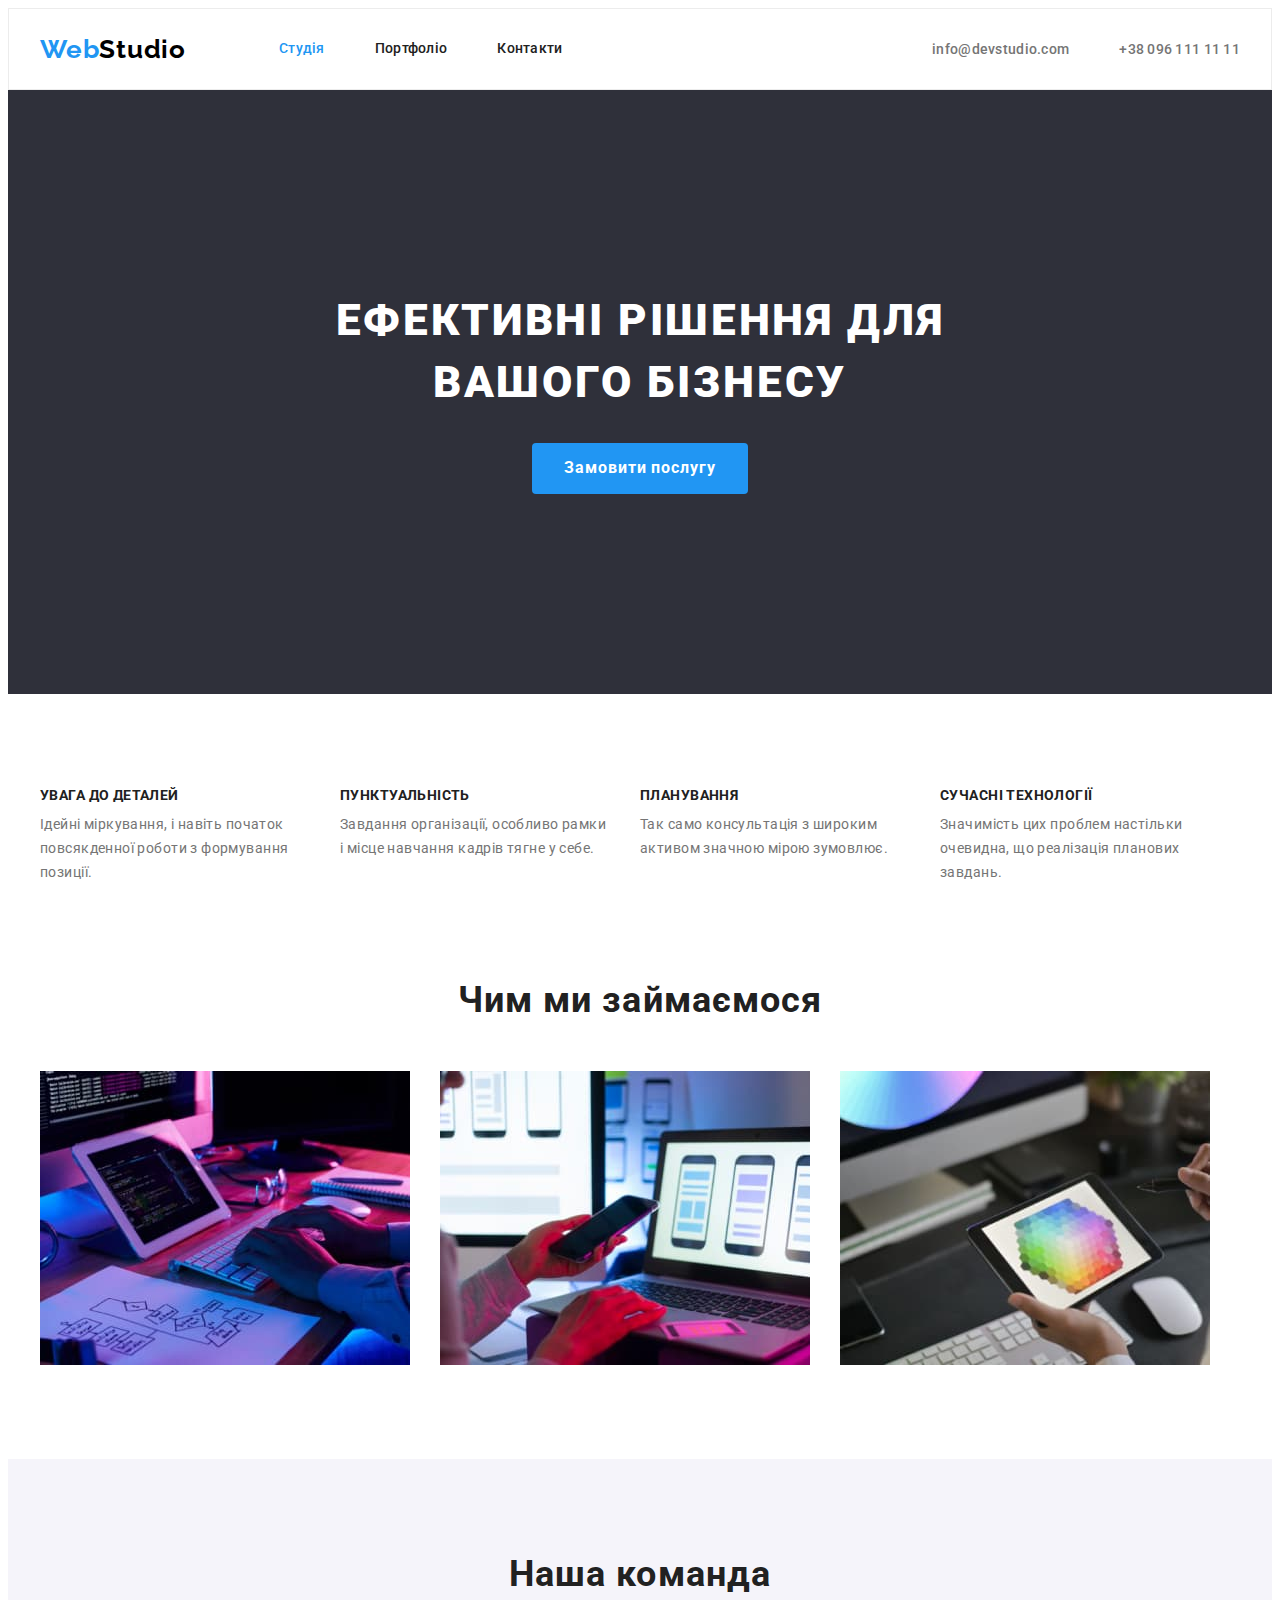
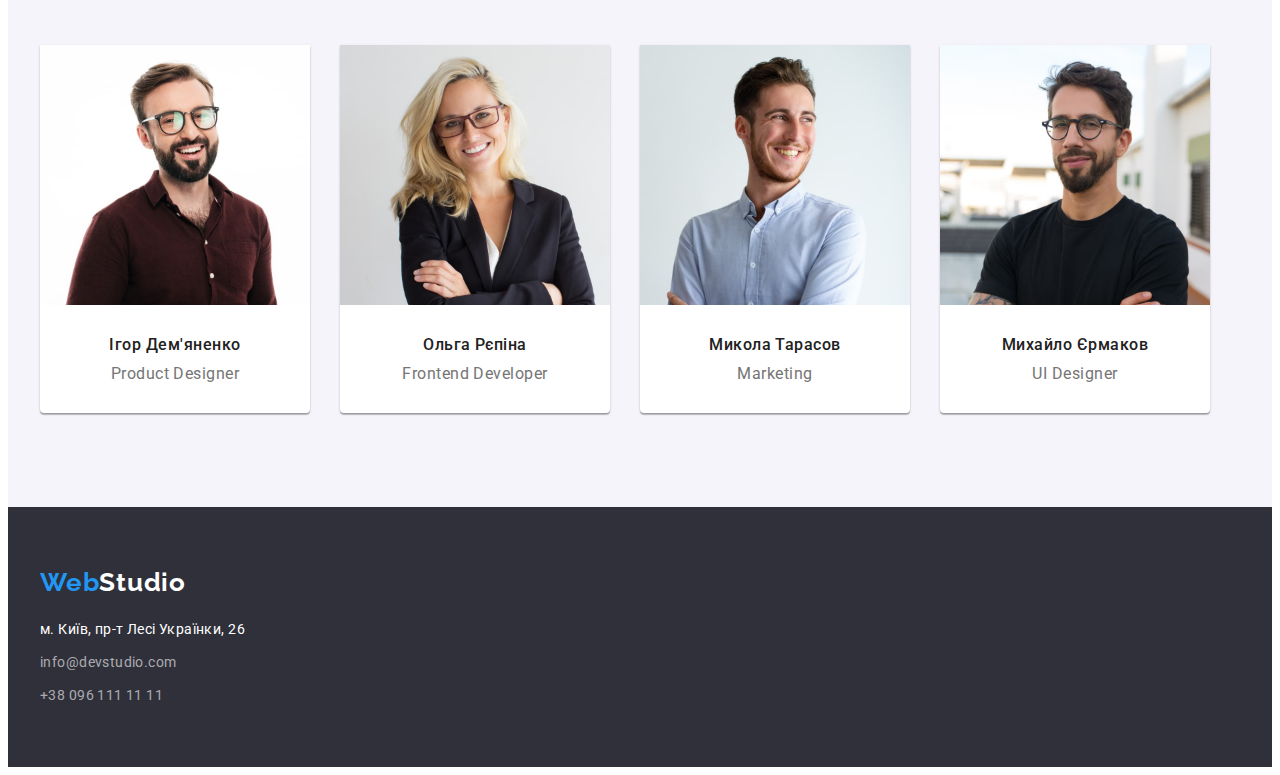
==== index.html @ 25c4e3cc "копія" ====
<!DOCTYPE html>
<html lang="uk">
  <head>
    <meta charset="UTF-8" />
    <meta http-equiv="X-UA-Compatible" content="IE=edge" />
    <meta name="viewport" content="width=device-width, initial-scale=1.0" />
    <title>Студія</title>
    <link rel="preconnect" href="https://fonts.googleapis.com" />
    <link rel="preconnect" href="https://fonts.gstatic.com" crossorigin />
    <link
      href="https://fonts.googleapis.com/css2?family=Raleway:wght@700&family=Roboto:wght@400;500;700;900&display=swap"
      rel="stylesheet"
    />
    <link
      rel="stylesheet"
      href="https://cdnjs.cloudflare.com/ajax/libs/modern-normalize/1.1.0/modern-normalize.min.css"
      integrity="sha512-wpPYUAdjBVSE4KJnH1VR1HeZfpl1ub8YT/NKx4PuQ5NmX2tKuGu6U/JRp5y+Y8XG2tV+wKQpNHVUX03MfMFn9Q=="
      crossorigin="anonymous"
      referrerpolicy="no-referrer"
    />
    <link rel="stylesheet" href="./css/styles.css" />
  </head>
  <body>
    <!--Хедер-->
    <header class="sky">
      <div class="container">
        <a href="index.html" class="logo link"><span>Web</span>Studio</a>
        <!--Навігація-->
        <nav class="navigate">
          <ul class="site-nav list">
            <li><a href="./index.html" class="link current">Студія</a></li>
            <li><a href="./portfolio.html" class="link">Портфоліо</a></li>
            <li><a href="" class="link">Контакти</a></li>
          </ul>
        </nav>
        <ul class="contact-nav list">
          <li>
            <a href="mailto:info@devstudio.com" class="link">info@devstudio.com</a>
          </li>
          <li><a href="tel:+380961111111" class="link">+38 096 111 11 11</a></li>
        </ul>
      </div>
    </header>
    <!--Основний контент-->
    <main>
      <section class="hero">
        <div class="container">
          <h1 class="hero-title">Ефективні рішення для вашого бізнесу</h1>
          <button type="button" class="button">Замовити послугу</button>
        </div>
      </section>
      <section class="features section">
        <div class="container">
          <h2 class="visually-hidden">Особливості</h2>
          <ul class="features-list list">
            <li class="item">
              <h3 class="title">УВАГА ДО ДЕТАЛЕЙ</h3>
              <p class="text">
                Ідейні міркування, і навіть початок повсякденної роботи з формування позиції.
              </p>
            </li>
            <li class="item">
              <h3 class="title">ПУНКТУАЛЬНІСТЬ</h3>
              <p class="text">
                Завдання організації, особливо рамки і місце навчання кадрів тягне у себе.
              </p>
            </li>
            <li class="item">
              <h3 class="title">ПЛАНУВАННЯ</h3>
              <p class="text">Так само консультація з широким активом значною мірою зумовлює.</p>
            </li>
            <li class="item">
              <h3 class="title">СУЧАСНІ ТЕХНОЛОГІЇ</h3>
              <p class="text">
                Значимість цих проблем настільки очевидна, що реалізація планових завдань.
              </p>
            </li>
          </ul>
        </div>
      </section>
      <section class="direction">
        <div class="container">
          <h2 class="title">Чим ми займаємося</h2>
          <ul class="list">
            <li class="item">
              <img
                src="./images/img1.jpg"
                width="370"
                height="294"
                alt="Розробник працює за комп`ютером в офісі"
              />
            </li>
            <li class="item">
              <img
                src="./images/img2.jpg"
                width="370"
                height="294"
                alt="Розробник працює над мобільним додатком"
              />
            </li>
            <li class="item">
              <img
                src="./images/img3.jpg"
                width="370"
                height="294"
                alt="Веб-дизайнер працює на планшеті"
              />
            </li>
          </ul>
        </div>
      </section>
      <section class="team section">
        <div class="container">
          <h2 class="title">Наша команда</h2>
          <ul class="card-list list">
            <li class="card">
              <img src="./images/photoihor.jpg" width="270" height="260" alt="Фото члена команди" />
              <div class="card-inform">
                <h3 class="name">Ігор Дем'яненко</h3>
                <p class="profession">Product Designer</p>
              </div>
            </li>
            <li class="card">
              <img src="./images/photoolha.jpg" width="270" height="260" alt="Фото члена команди" />
              <div class="card-inform">
                <h3 class="name">Ольга Рєпіна</h3>
                <p class="profession">Frontend Developer</p>
              </div>
            </li>
            <li class="card">
              <img
                src="./images/photonicholas.jpg"
                width="270"
                height="260"
                alt="Фото члена команди"
              />
              <div class="card-inform">
                <h3 class="name">Микола Тарасов</h3>
                <p class="profession">Marketing</p>
              </div>
            </li>
            <li class="card">
              <img
                src="./images/photomikhailo.jpg"
                width="270"
                height="260"
                alt="Фото члена команди"
              />
              <div class="card-inform">
                <h3 class="name">Михайло Єрмаков</h3>
                <p class="profession">UI Designer</p>
              </div>
            </li>
          </ul>
        </div>
      </section>
    </main>
    <!--Футер-->
    <footer class="ground">
      <div class="container">
        <a href="./index.html" class="logo low link"><span>Web</span>Studio</a>
        <address class="footer-address">
          <ul class="contact-low list">
            <li class="item">
              <a
                href="https://goo.gl/maps/1MLwTADq2i4F3AsC8"
                target="_blank"
                title="Google maps"
                rel="noopener nofollow noreferrer"
                class="map link"
                >м. Київ, пр-т Лесі Українки, 26</a
              >
            </li>
            <li class="item">
              <a href="mailto:info@devstudio.com" class="link-low link">info@devstudio.com</a>
            </li>
            <li class="item">
              <a href="tel:+380961111111" class="link-low link">+38 096 111 11 11</a>
            </li>
          </ul>
        </address>
      </div>
    </footer>
  </body>
</html>
---- css/styles.css ----
/* Палітра*/
/*Основний крлір тексту  #212121 */
/*Вторинний колір тексту #757575 */
/*Вторинний колір тексту #000000 */
/* Акцентний колір #2196F3 */
/* Акцентний колір #188CE8 */
/* Основний колір фону #FFFFFF */
/* Вторинний колір фону #2F303A */
/* Вторинний колір фону #EEEEEE */
/* Колір фону кнопок #F5F4FA */
/* Колір посилань rgba(255, 255, 255, 0.6)*/
/* #ECECEC */

:root {
  --main-text-color--: #212121;
  --ouwer-text-color--: #757575;
  --logo-color-text--: #000000;
  --accent-first-color--: #2196f3;
  --accent-second-color--: #188ce8;
  --background-color--: #ffffff;
  --background-footer-color--: #2f303a;
  --little-bg-color--: #f5f5f5;
  --buttons-port-color--: #f5f4fa;
  --conteiner-color--: #eeeeee;
  --footer-text-color--: rgba(255, 255, 255, 0.6);
  --background-section--: #e5e5e5;
  --line-color--: #ececec;
  --icon-color--: #afb1b8;
  --main-font--: Roboto, sans-serif;
}

body {
  background-color: var(--background-color--);
  color: var(--main-text-color--);
  font-family: var(--main-font--);
  font-size: 14px;
  letter-spacing: 0.03em;
}
h1,
h2,
h3,
h4,
h5,
h6,
p,
ul {
  margin: 0;
}
img {
  display: block;
  max-width: 100%;
  height: auto;
}
address {
  text-decoration: none;
}
button {
  display: block;
  cursor: pointer;
  border: none;
  border-radius: 4px;
}
.section {
  padding-top: 94px;
  padding-bottom: 94px;
}
.container {
  width: 1200px;
  margin: 0 auto;
  padding: 0 15px;
}
.list {
  list-style: none;
  padding-left: 0;
  margin: 0;
}
.link {
  text-decoration: none;
}

/* Хедер */

/* Logo */
.logo {
  color: var(--logo-color-text--);

  font-family: 'Raleway';
  font-style: normal;
  font-weight: 700;
  font-size: 26px;
  line-height: 1.19;
  letter-spacing: 0.03em;
}
.logo span {
  color: var(--accent-first-color--);
}
.sky {
  border: 1px solid #ececec;
}
.sky .container {
  display: flex;
  align-items: center;
}
.container .logo {
  margin-right: 93px;
}
/* Site-nav */
.site-nav {
  display: flex;
}
.site-nav .link {
  display: block;
  padding: 32px 0;
}
.site-nav li:not(:last-child) {
  margin-right: 50px;
}
.site-nav .link {
  color: var(--main-text-color--);

  font-weight: 500;
  font-size: 14px;
  line-height: 1.14;
  letter-spacing: 0.02em;
}
.site-nav .current {
  color: var(--accent-first-color--);
}

.site-nav .link:hover,
.site-nav .link:focus {
  color: var(--accent-first-color--);
}
.site-nav .current:hover,
.site-nav .current:focus {
  color: var(--accent-second-color--);
}
/* Contact nav */
.contact-nav .link {
  color: var(--ouwer-text-color--);

  font-weight: 500;
  font-size: 14px;
  line-height: 1.14;
  letter-spacing: 0.02em;
}
.contact-nav {
  display: flex;
  margin-left: auto;
}
.contact-nav li:not(:last-child) {
  margin-right: 50px;
}
.contact-nav .link:hover,
.contact-nav .link:focus {
  color: var(--accent-first-color--);
}

/* Студія */

/* Основний контент */

.hero {
  padding-top: 200px;
  padding-bottom: 200px;
  background-color: var(--background-footer-color--);
}
.hero-title {
  width: 696px;
  margin: 0 auto;
  margin-bottom: 30px;

  color: #ffffff;
  font-weight: 900;
  font-size: 44px;
  line-height: 1.4;
  text-align: center;
  letter-spacing: 0.06em;
  text-transform: uppercase;
}
.button {
  padding: 10px 32px;
  margin: 0 auto;

  color: #ffffff;
  background-color: #2196f3;
  cursor: pointer;
  font-family: inherit;
  font-style: normal;
  font-weight: 700;
  font-size: 16px;
  line-height: 1.9;
  letter-spacing: 0.06em;
}
.button:hover,
.button:focus {
  color: #ffffff;
  background-color: var(--accent-second-color--);
}

/* Особливості */
.visually-hidden {
  position: absolute;
  width: 1px;
  height: 1px;
  margin: -1px;
  border: 0;
  padding: 0;

  white-space: nowrap;
  clip-path: inset(100%);
  clip: rect(0 0 0 0);
  overflow: hidden;
}
.features-list {
  display: flex;
}
.features-list .item {
  width: 270px;
}
.features-list .item:not(:last-child) {
  margin-right: 30px;
}
.features-list .title {
  margin-bottom: 10px;

  color: var(--main-text-color--);
  font-weight: 700;
  font-size: 14px;
  line-height: 1.14;
  letter-spacing: 0.03em;
  text-transform: uppercase;
}
.features-list .text {
  color: var(--ouwer-text-color--);

  font-weight: 400;
  font-size: 14px;
  line-height: 1.7;
  letter-spacing: 0.03em;
}

/* Чим ми займаємось */ /* Наша команда */

.direction .title,
.team .title {
  margin-bottom: 50px;

  color: var(--main-text-color--);
  font-weight: 700;
  font-size: 36px;
  line-height: 1.17;
  text-align: center;
  letter-spacing: 0.03em;
}
.direction {
  padding-bottom: 94px;
}
.direction .list {
  display: flex;
}
.direction .item:not(:last-child) {
  margin-right: 30px;
}
/* Наша команда */

.card-list {
  display: flex;
}
.team {
  background-color: #f5f4fa;
}
.card {
  text-align: center;
  background-color: var(--background-color--);
  box-shadow: 0px 1px 3px rgba(0, 0, 0, 0.12), 0px 1px 1px rgba(0, 0, 0, 0.14),
    0px 2px 1px rgba(0, 0, 0, 0.2);
  border-radius: 0px 0px 4px 4px;
}
.team .card-inform {
  padding-top: 30px;
  padding-bottom: 30px;
}
.card:not(:last-child) {
  margin-right: 30px;
}

.team .name {
  margin-bottom: 10px;

  color: var(--main-text-color--);
  font-weight: 500;
  font-size: 16px;
  line-height: 1.19;
  letter-spacing: 0.03em;
}
.team .profession {
  color: var(--ouwer-text-color--);

  font-weight: 400;
  font-size: 16px;
  line-height: 1.19;
  letter-spacing: 0.03em;
}

/* Портфоліо */

.section {
  padding-top: 94px;
  padding-bottom: 94px;
}
.filter {
  display: flex;
  margin-bottom: 50px;
  justify-content: center;
}
.filter .item:not(:last-child) {
  margin-right: 8px;
}

/* Example filter */
.buttons {
  padding: 6px 22px;

  color: var(--main-text-color--);
  background-color: var(--buttons-port-color--);
  cursor: pointer;
  font-family: inherit;
  font-style: normal;
  font-weight: 500;
  font-size: 16px;
  line-height: 1.6;
  text-align: center;
  letter-spacing: 0.03em;
}
.buttons:hover,
.buttons:focus {
  color: #ffffff;
  background-color: var(--accent-first-color--);
}

/* Example list */
.example-list {
  display: flex;
  flex-wrap: wrap;
}

.example-list .item:not(:nth-child(3n)) {
  margin-right: 30px;
}
.example-list .item:nth-child(-n + 6) {
  margin-bottom: 30px;
}
.example-list .item-inform {
  padding-top: 20px;
  padding-right: 24px;
  padding-bottom: 20px;
  padding-left: 24px;

  background: #ffffff;
  border-right: 1px solid #eeeeee;
  border-left: 1px solid #eeeeee;
  border-bottom: 1px solid #eeeeee;
}
.example-list .title {
  margin-bottom: 4px;

  color: var(--main-text-color--);
  font-weight: 700;
  font-size: 18px;
  line-height: 2;
}
.example-list .text {
  color: var(--ouwer-text-color--);
  font-size: 16px;
  line-height: 1.8;
  letter-spacing: 0.03em;
}

/* Footer */

.ground {
  padding-top: 60px;
  padding-bottom: 60px;

  background-color: var(--background-footer-color--);
}

/*Logo low*/
.logo.low {
  color: #ffffff;
}
.logo.low span {
  color: var(--accent-first-color--);
}

/*Contact low */
.footer-address {
  margin-top: 20px;

  font-style: normal;
}
.contact-low .item:not(:last-child) {
  margin-bottom: 9px;
}
.contact-low .map {
  color: #ffffff;
  line-height: 1.7;
}
.contact-low .map:hover,
.contact-low .map:focus {
  color: var(--accent-first-color--);
}
.contact-low .link-low {
  color: var(--footer-text-color--);
  line-height: 1.7;
}
.contact-low .link-low:hover,
.contact-low .link-low:focus {
  color: var(--accent-first-color--);
}
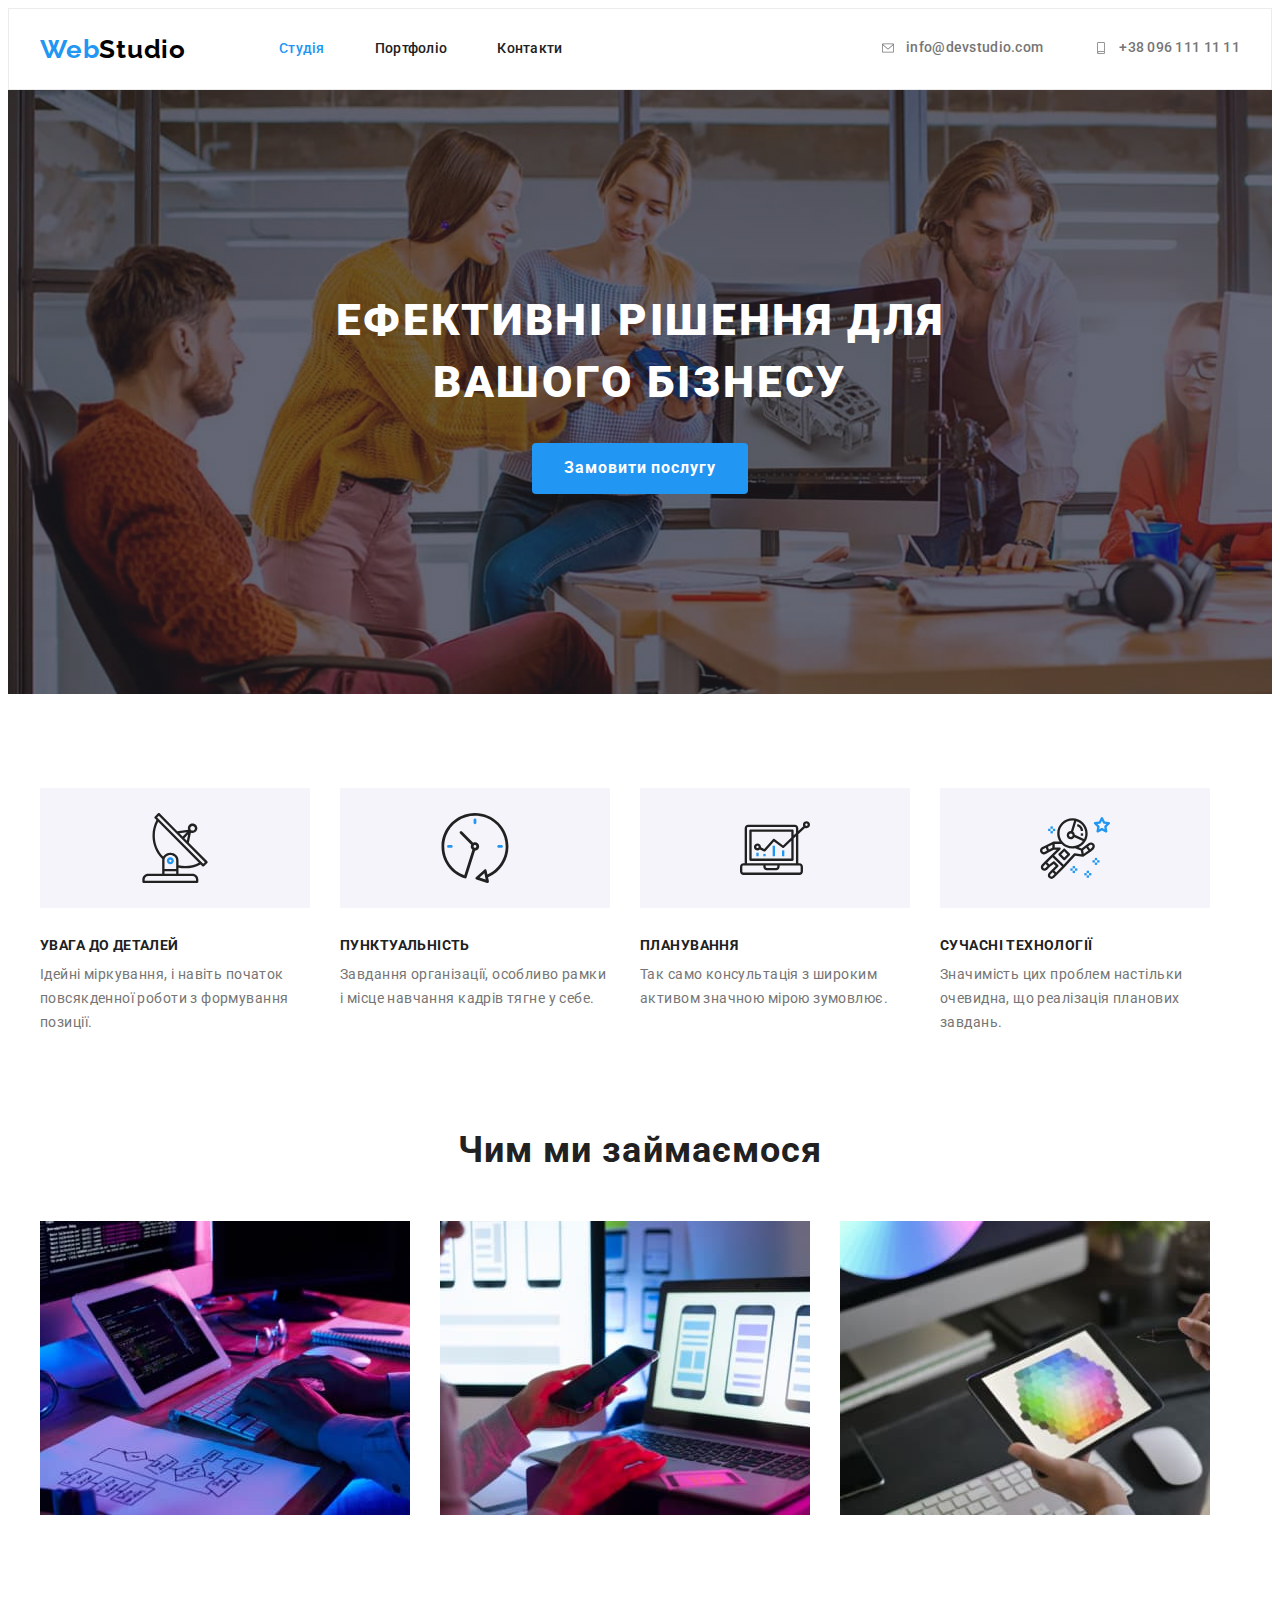
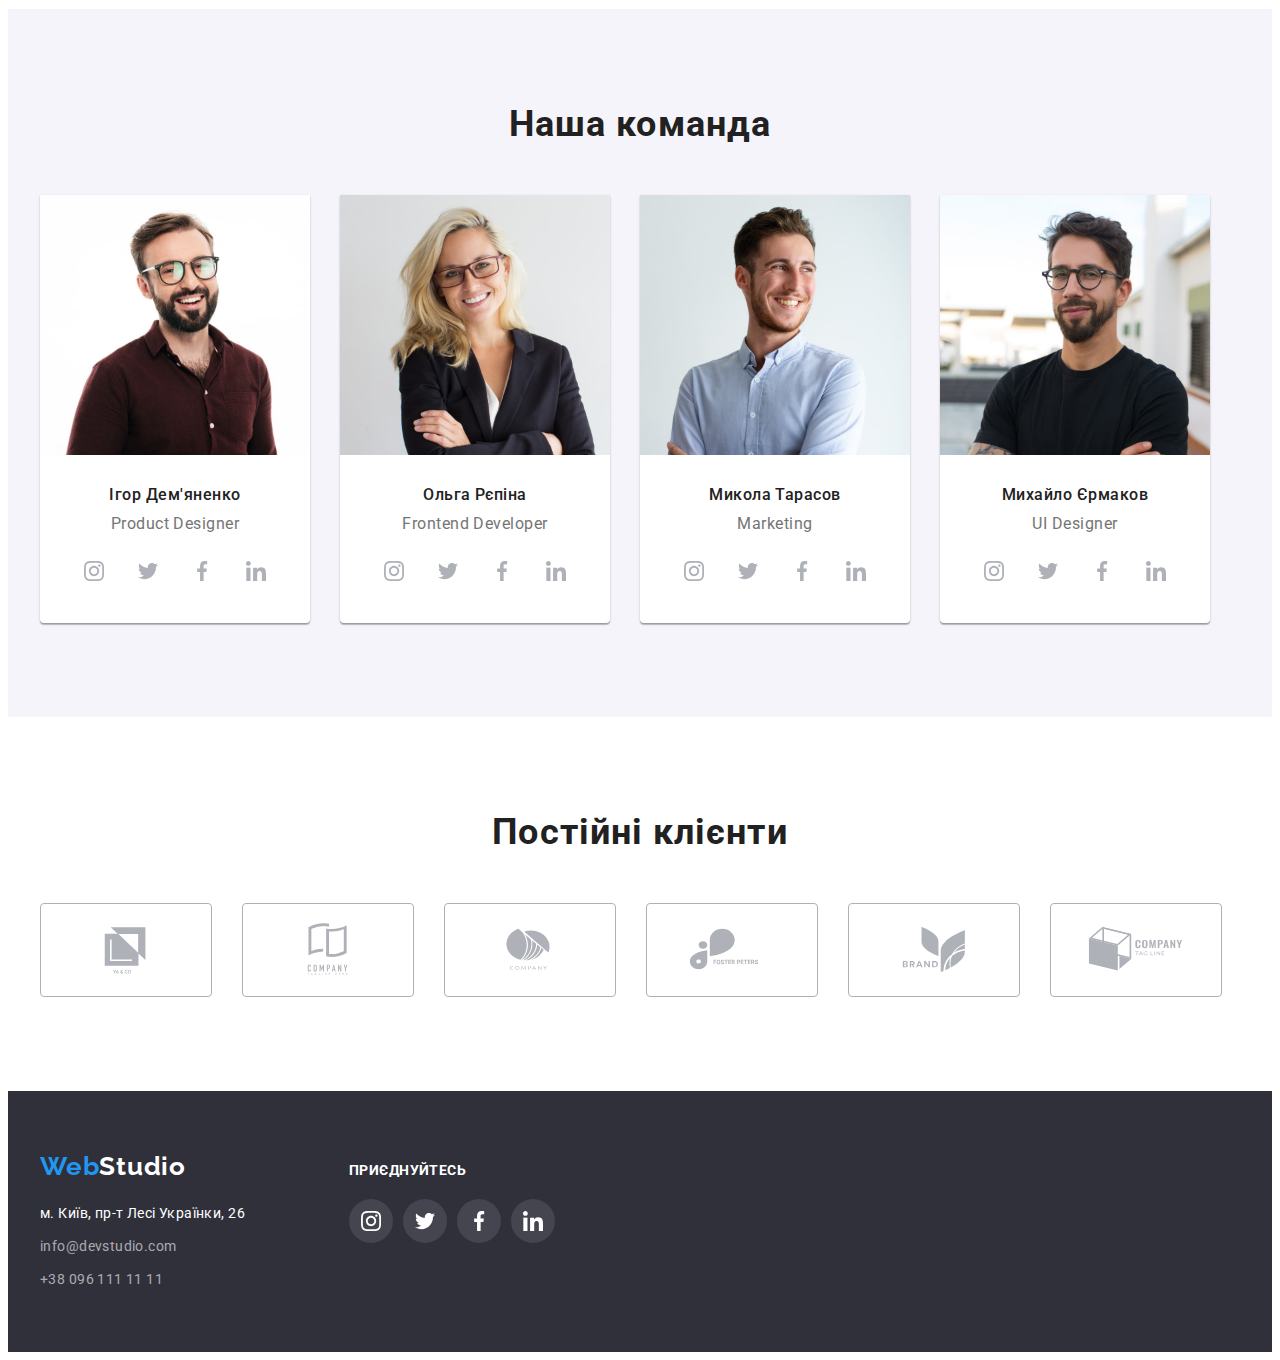
==== commit b0902dd7: "ДЗ 4" ====
--- a/index.html
+++ b/index.html
@@ -35,9 +35,19 @@
         </nav>
         <ul class="contact-nav list">
           <li>
-            <a href="mailto:info@devstudio.com" class="link">info@devstudio.com</a>
+            <a href="mailto:info@devstudio.com" class="link mail" aria-label="Mail"
+              ><svg class="mail-icon icon" width="16" height="12">
+                <use href="./images/icons.svg#icon-envelope-1"></use></svg
+              ><span>info@devstudio.com</span></a
+            >
           </li>
-          <li><a href="tel:+380961111111" class="link">+38 096 111 11 11</a></li>
+          <li>
+            <a href="tel:+380961111111" class="link tel" aria-label="Tel-number"
+              ><svg class="tel-icon icon" width="16" height="12">
+                <use href="./images/icons.svg#icon-smartphone-1"></use></svg
+              >+38 096 111 11 11</a
+            >
+          </li>
         </ul>
       </div>
     </header>
@@ -54,22 +64,40 @@
           <h2 class="visually-hidden">Особливості</h2>
           <ul class="features-list list">
             <li class="item">
+              <div class="item-decor" aria-label="icon">
+                <svg width="70" height="70">
+                  <use href="./images/icons.svg#icon-antenna-1"></use>
+                </svg>
+              </div>
               <h3 class="title">УВАГА ДО ДЕТАЛЕЙ</h3>
               <p class="text">
                 Ідейні міркування, і навіть початок повсякденної роботи з формування позиції.
               </p>
             </li>
             <li class="item">
+              <div class="item-decor" aria-label="icon">
+                <svg width="70" height="70"><use href="./images/icons.svg#icon-clock-1"></use></svg>
+              </div>
               <h3 class="title">ПУНКТУАЛЬНІСТЬ</h3>
               <p class="text">
                 Завдання організації, особливо рамки і місце навчання кадрів тягне у себе.
               </p>
             </li>
             <li class="item">
+              <div class="item-decor" aria-label="icon">
+                <svg width="70" height="70">
+                  <use href="./images/icons.svg#icon-diagram-1"></use>
+                </svg>
+              </div>
               <h3 class="title">ПЛАНУВАННЯ</h3>
               <p class="text">Так само консультація з широким активом значною мірою зумовлює.</p>
             </li>
             <li class="item">
+              <div class="item-decor" aria-label="icon">
+                <svg width="70" height="70">
+                  <use href="./images/icons.svg#icon-astronaut-1"></use>
+                </svg>
+              </div>
               <h3 class="title">СУЧАСНІ ТЕХНОЛОГІЇ</h3>
               <p class="text">
                 Значимість цих проблем настільки очевидна, що реалізація планових завдань.
@@ -118,6 +146,53 @@
               <div class="card-inform">
                 <h3 class="name">Ігор Дем'яненко</h3>
                 <p class="profession">Product Designer</p>
+                <ul class="social-list list">
+                  <li class="social-item">
+                    <a
+                      href=""
+                      target="_blank"
+                      rel="noopener nofollow noreferrer"
+                      aria-label="Instagram icon"
+                      class="social-link"
+                      ><svg class="social-icon" width="20" height="20">
+                        <use href="./images/icons.svg#icon-instagram-2"></use></svg
+                    ></a>
+                  </li>
+                  <li class="social-item">
+                    <a
+                      href=""
+                      target="_blank"
+                      rel="noopener nofollow noreferrer"
+                      aria-label="Twitter icon"
+                      class="social-link"
+                      ><svg class="social-icon" width="20" height="20">
+                        <use href="./images/icons.svg#icon-twitter-1"></use></svg
+                    ></a>
+                  </li>
+                  <li class="social-item">
+                    <a
+                      href=""
+                      target="_blank"
+                      rel="noopener nofollow noreferrer"
+                      class="social-link"
+                      aria-label="Facebook icon"
+                      ><svg class="social-icon" width="20" height="20">
+                        <use href="./images/icons.svg#icon-facebook-1"></use></svg
+                    ></a>
+                  </li>
+                  <li class="social-item">
+                    <a
+                      href=""
+                      target="_blank"
+                      rel="noopener nofollow noreferrer"
+                      aria-label="icon"
+                      class="social-link"
+                      aria-label="Linkedin icon"
+                      ><svg class="social-icon" width="20" height="20">
+                        <use href="./images/icons.svg#icon-linkedin-1"></use></svg
+                    ></a>
+                  </li>
+                </ul>
               </div>
             </li>
             <li class="card">
@@ -125,6 +200,53 @@
               <div class="card-inform">
                 <h3 class="name">Ольга Рєпіна</h3>
                 <p class="profession">Frontend Developer</p>
+                <ul class="social-list list">
+                  <li class="social-item">
+                    <a
+                      href=""
+                      target="_blank"
+                      rel="noopener nofollow noreferrer"
+                      aria-label="Instagram icon"
+                      class="social-link"
+                      ><svg class="social-icon" width="20" height="20">
+                        <use href="./images/icons.svg#icon-instagram-2"></use></svg
+                    ></a>
+                  </li>
+                  <li class="social-item">
+                    <a
+                      href=""
+                      target="_blank"
+                      rel="noopener nofollow noreferrer"
+                      aria-label="Twitter icon"
+                      class="social-link"
+                      ><svg class="social-icon" width="20" height="20">
+                        <use href="./images/icons.svg#icon-twitter-1"></use></svg
+                    ></a>
+                  </li>
+                  <li class="social-item">
+                    <a
+                      href=""
+                      target="_blank"
+                      rel="noopener nofollow noreferrer"
+                      class="social-link"
+                      aria-label="Facebook icon"
+                      ><svg class="social-icon" width="20" height="20">
+                        <use href="./images/icons.svg#icon-facebook-1"></use></svg
+                    ></a>
+                  </li>
+                  <li class="social-item">
+                    <a
+                      href=""
+                      target="_blank"
+                      rel="noopener nofollow noreferrer"
+                      aria-label="icon"
+                      class="social-link"
+                      aria-label="Linkedin icon"
+                      ><svg class="social-icon" width="20" height="20">
+                        <use href="./images/icons.svg#icon-linkedin-1"></use></svg
+                    ></a>
+                  </li>
+                </ul>
               </div>
             </li>
             <li class="card">
@@ -137,6 +259,53 @@
               <div class="card-inform">
                 <h3 class="name">Микола Тарасов</h3>
                 <p class="profession">Marketing</p>
+                <ul class="social-list list">
+                  <li class="social-item">
+                    <a
+                      href=""
+                      target="_blank"
+                      rel="noopener nofollow noreferrer"
+                      aria-label="Instagram icon"
+                      class="social-link"
+                      ><svg class="social-icon" width="20" height="20">
+                        <use href="./images/icons.svg#icon-instagram-2"></use></svg
+                    ></a>
+                  </li>
+                  <li class="social-item">
+                    <a
+                      href=""
+                      target="_blank"
+                      rel="noopener nofollow noreferrer"
+                      aria-label="Twitter icon"
+                      class="social-link"
+                      ><svg class="social-icon" width="20" height="20">
+                        <use href="./images/icons.svg#icon-twitter-1"></use></svg
+                    ></a>
+                  </li>
+                  <li class="social-item">
+                    <a
+                      href=""
+                      target="_blank"
+                      rel="noopener nofollow noreferrer"
+                      class="social-link"
+                      aria-label="Facebook icon"
+                      ><svg class="social-icon" width="20" height="20">
+                        <use href="./images/icons.svg#icon-facebook-1"></use></svg
+                    ></a>
+                  </li>
+                  <li class="social-item">
+                    <a
+                      href=""
+                      target="_blank"
+                      rel="noopener nofollow noreferrer"
+                      aria-label="icon"
+                      class="social-link"
+                      aria-label="Linkedin icon"
+                      ><svg class="social-icon" width="20" height="20">
+                        <use href="./images/icons.svg#icon-linkedin-1"></use></svg
+                    ></a>
+                  </li>
+                </ul>
               </div>
             </li>
             <li class="card">
@@ -149,7 +318,139 @@
               <div class="card-inform">
                 <h3 class="name">Михайло Єрмаков</h3>
                 <p class="profession">UI Designer</p>
-              </div>
+                <ul class="social-list list">
+                  <li class="social-item">
+                    <a
+                      href=""
+                      target="_blank"
+                      rel="noopener nofollow noreferrer"
+                      aria-label="Instagram icon"
+                      class="social-link"
+                      ><svg class="social-icon" width="20" height="20">
+                        <use href="./images/icons.svg#icon-instagram-2"></use></svg
+                    ></a>
+                  </li>
+                  <li class="social-item">
+                    <a
+                      href=""
+                      target="_blank"
+                      rel="noopener nofollow noreferrer"
+                      aria-label="Twitter icon"
+                      class="social-link"
+                      ><svg class="social-icon" width="20" height="20">
+                        <use href="./images/icons.svg#icon-twitter-1"></use></svg
+                    ></a>
+                  </li>
+                  <li class="social-item">
+                    <a
+                      href=""
+                      target="_blank"
+                      rel="noopener nofollow noreferrer"
+                      class="social-link"
+                      aria-label="Facebook icon"
+                      ><svg class="social-icon" width="20" height="20">
+                        <use href="./images/icons.svg#icon-facebook-1"></use></svg
+                    ></a>
+                  </li>
+                  <li class="social-item">
+                    <a
+                      href=""
+                      target="_blank"
+                      rel="noopener nofollow noreferrer"
+                      aria-label="icon"
+                      class="social-link"
+                      aria-label="Linkedin icon"
+                      ><svg class="social-icon" width="20" height="20">
+                        <use href="./images/icons.svg#icon-linkedin-1"></use></svg
+                    ></a>
+                  </li>
+                </ul>
+              </div>
+            </li>
+          </ul>
+        </div>
+      </section>
+      <section class="clients section">
+        <div class="container">
+          <h2 class="title">Постійні клієнти</h2>
+          <ul class="clients-list list">
+            <li class="client-item">
+              <a
+                href=""
+                target="_blank"
+                rel="noopener nofollow noreferrer"
+                aria-label="Company icon"
+                class="client-link"
+              >
+                <svg class="client-icon" width="106" height="60">
+                  <use href="./images/icons.svg#icon-Logo-5"></use>
+                </svg>
+              </a>
+            </li>
+            <li class="client-item">
+              <a
+                href=""
+                target="_blank"
+                rel="noopener nofollow noreferrer"
+                aria-label="Company icon"
+                class="client-link"
+              >
+                <svg class="client-icon" width="106" height="60">
+                  <use href="./images/icons.svg#icon-Logo-4"></use>
+                </svg>
+              </a>
+            </li>
+            <li class="client-item">
+              <a
+                href=""
+                target="_blank"
+                rel="noopener nofollow noreferrer"
+                aria-label="Company icon"
+                class="client-link"
+              >
+                <svg class="client-icon" width="106" height="60">
+                  <use href="./images/icons.svg#icon-Logo-3"></use>
+                </svg>
+              </a>
+            </li>
+            <li class="client-item">
+              <a
+                href=""
+                target="_blank"
+                rel="noopener nofollow noreferrer"
+                aria-label="Company icon"
+                class="client-link"
+              >
+                <svg class="client-icon" width="106" height="60">
+                  <use href="./images/icons.svg#icon-Logo-2"></use>
+                </svg>
+              </a>
+            </li>
+            <li class="client-item">
+              <a
+                href=""
+                target="_blank"
+                rel="noopener nofollow noreferrer"
+                aria-label="Company icon"
+                class="client-link"
+              >
+                <svg class="client-icon" width="106" height="60">
+                  <use href="./images/icons.svg#icon-Logo-1"></use>
+                </svg>
+              </a>
+            </li>
+            <li class="client-item">
+              <a
+                href=""
+                target="_blank"
+                rel="noopener nofollow noreferrer"
+                aria-label="Company icon"
+                class="client-link"
+              >
+                <svg class="client-icon" width="106" height="60">
+                  <use href="./images/icons.svg#icon-Logo"></use>
+                </svg>
+              </a>
             </li>
           </ul>
         </div>
@@ -158,27 +459,79 @@
     <!--Футер-->
     <footer class="ground">
       <div class="container">
-        <a href="./index.html" class="logo low link"><span>Web</span>Studio</a>
-        <address class="footer-address">
-          <ul class="contact-low list">
-            <li class="item">
-              <a
-                href="https://goo.gl/maps/1MLwTADq2i4F3AsC8"
-                target="_blank"
-                title="Google maps"
-                rel="noopener nofollow noreferrer"
-                class="map link"
-                >м. Київ, пр-т Лесі Українки, 26</a
-              >
-            </li>
-            <li class="item">
-              <a href="mailto:info@devstudio.com" class="link-low link">info@devstudio.com</a>
-            </li>
-            <li class="item">
-              <a href="tel:+380961111111" class="link-low link">+38 096 111 11 11</a>
+        <div class="main-ground">
+          <a href="./index.html" class="logo low link"><span>Web</span>Studio</a>
+          <address class="footer-address">
+            <ul class="contact-low list">
+              <li class="item">
+                <a
+                  href="https://goo.gl/maps/1MLwTADq2i4F3AsC8"
+                  target="_blank"
+                  title="Google maps"
+                  rel="noopener nofollow noreferrer"
+                  class="map link"
+                  >м. Київ, пр-т Лесі Українки, 26</a
+                >
+              </li>
+              <li class="item">
+                <a href="mailto:info@devstudio.com" class="link-low link">info@devstudio.com</a>
+              </li>
+              <li class="item">
+                <a href="tel:+380961111111" class="link-low link">+38 096 111 11 11</a>
+              </li>
+            </ul>
+          </address>
+        </div>
+        <div class="social-ground">
+          <p class="text">Приєднуйтесь</p>
+          <ul class="social-list list">
+            <li class="social-item">
+              <a
+                href=""
+                target="_blank"
+                rel="noopener nofollow noreferrer"
+                aria-label="Instagram icon"
+                class="social-link"
+                ><svg class="social-icon" width="20" height="20">
+                  <use href="./images/icons.svg#icon-instagram-2"></use></svg
+              ></a>
+            </li>
+            <li class="social-item">
+              <a
+                href=""
+                target="_blank"
+                rel="noopener nofollow noreferrer"
+                aria-label="Twitter icon"
+                class="social-link"
+                ><svg class="social-icon" width="20" height="20">
+                  <use href="./images/icons.svg#icon-twitter-1"></use></svg
+              ></a>
+            </li>
+            <li class="social-item">
+              <a
+                href=""
+                target="_blank"
+                rel="noopener nofollow noreferrer"
+                class="social-link"
+                aria-label="Facebook icon"
+                ><svg class="social-icon" width="20" height="20">
+                  <use href="./images/icons.svg#icon-facebook-1"></use></svg
+              ></a>
+            </li>
+            <li class="social-item">
+              <a
+                href=""
+                target="_blank"
+                rel="noopener nofollow noreferrer"
+                aria-label="icon"
+                class="social-link"
+                aria-label="Linkedin icon"
+                ><svg class="social-icon" width="20" height="20">
+                  <use href="./images/icons.svg#icon-linkedin-1"></use></svg
+              ></a>
             </li>
           </ul>
-        </address>
+        </div>
       </div>
     </footer>
   </body>
--- a/css/styles.css
+++ b/css/styles.css
@@ -136,9 +136,16 @@
   color: var(--accent-second-color--);
 }
 /* Contact nav */
+
+.contact-nav .icon {
+  margin-right: 10px;
+  fill: var(--ouwer-text-color--);
+}
 .contact-nav .link {
+  display: inline-flex;
+  align-items: center;
+
   color: var(--ouwer-text-color--);
-
   font-weight: 500;
   font-size: 14px;
   line-height: 1.14;
@@ -151,6 +158,10 @@
 .contact-nav li:not(:last-child) {
   margin-right: 50px;
 }
+.contact-nav .link:hover .icon,
+.contact-nav .link:focus .icon {
+  fill: var(--accent-first-color--);
+}
 .contact-nav .link:hover,
 .contact-nav .link:focus {
   color: var(--accent-first-color--);
@@ -163,7 +174,12 @@
 .hero {
   padding-top: 200px;
   padding-bottom: 200px;
+
   background-color: var(--background-footer-color--);
+  background-image: linear-gradient(rgba(47, 48, 58, 0.4), rgba(47, 48, 58, 0.4)),
+    url(../images/hero.jpg);
+  background-repeat: no-repeat;
+  background-size: 100%, cover;
 }
 .hero-title {
   width: 696px;
@@ -221,6 +237,16 @@
 .features-list .item:not(:last-child) {
   margin-right: 30px;
 }
+.features-list .item-decor {
+  display: flex;
+  justify-content: center;
+  align-items: center;
+  margin-bottom: 30px;
+
+  background-color: var(--buttons-port-color--);
+  width: 270px;
+  height: 120px;
+}
 .features-list .title {
   margin-bottom: 10px;
 
@@ -243,7 +269,8 @@
 /* Чим ми займаємось */ /* Наша команда */
 
 .direction .title,
-.team .title {
+.team .title,
+.clients .title {
   margin-bottom: 50px;
 
   color: var(--main-text-color--);
@@ -284,7 +311,6 @@
 .card:not(:last-child) {
   margin-right: 30px;
 }
-
 .team .name {
   margin-bottom: 10px;
 
@@ -295,14 +321,67 @@
   letter-spacing: 0.03em;
 }
 .team .profession {
+  margin-bottom: 16px;
+
   color: var(--ouwer-text-color--);
-
   font-weight: 400;
   font-size: 16px;
   line-height: 1.19;
   letter-spacing: 0.03em;
 }
-
+.card-inform .social-list {
+  display: flex;
+  margin-left: 32px;
+  margin-right: auto;
+}
+.card-inform .social-item:not(:last-child) {
+  margin-right: 10px;
+}
+.card-inform .social-link {
+  width: 44px;
+  height: 44px;
+  border-radius: 50%;
+  display: inline-flex;
+  justify-content: center;
+  align-items: center;
+
+  fill: var(--icon-color--);
+  background-color: var(--background-color--);
+}
+.card-inform .social-link:hover,
+.card-inform .social-link:focus {
+  background-color: var(--accent-first-color--);
+}
+.card-inform .social-link:hover .social-icon,
+.card-inform .social-link:focus .social-icon {
+  fill: var(--background-color--);
+}
+/* Клієнти */
+.clients-list {
+  display: flex;
+}
+.client-item:not(:last-child) {
+  margin-right: 30px;
+}
+.client-link {
+  display: inline-flex;
+  width: 170px;
+  height: 92px;
+  justify-content: center;
+  align-items: center;
+
+  fill: var(--icon-color--);
+  border: 1px solid #afb1b8;
+  border-radius: 4px;
+}
+.client-link:hover,
+.client-link:focus {
+  border-color: var(--accent-first-color--);
+}
+.client-link:hover .client-icon,
+.client-link:focus .client-icon {
+  fill: var(--accent-first-color--);
+}
 /* Портфоліо */
 
 .section {
@@ -337,6 +416,8 @@
 .buttons:focus {
   color: #ffffff;
   background-color: var(--accent-first-color--);
+  box-shadow: 0px 3px 1px rgba(0, 0, 0, 0.1), 0px 1px 2px rgba(0, 0, 0, 0.08),
+    0px 2px 2px rgba(0, 0, 0, 0.12);
 }
 
 /* Example list */
@@ -344,7 +425,14 @@
   display: flex;
   flex-wrap: wrap;
 }
-
+.example-list .example-link {
+  display: block;
+}
+.example-list .example-link:hover,
+.example-list .example-link:focus {
+  box-shadow: 0px 1px 1px rgba(0, 0, 0, 0.12), 0px 4px 4px rgba(0, 0, 0, 0.06),
+    1px 4px 6px rgba(0, 0, 0, 0.16);
+}
 .example-list .item:not(:nth-child(3n)) {
   margin-right: 30px;
 }
@@ -379,6 +467,10 @@
 
 /* Footer */
 
+.ground .container {
+  display: flex;
+  align-items: baseline;
+}
 .ground {
   padding-top: 60px;
   padding-bottom: 60px;
@@ -386,15 +478,16 @@
   background-color: var(--background-footer-color--);
 }
 
-/*Logo low*/
+/* Main-ground */
+.main-ground {
+  margin-right: 70px;
+}
 .logo.low {
   color: #ffffff;
 }
 .logo.low span {
   color: var(--accent-first-color--);
 }
-
-/*Contact low */
 .footer-address {
   margin-top: 20px;
 
@@ -419,3 +512,35 @@
 .contact-low .link-low:focus {
   color: var(--accent-first-color--);
 }
+/* Social-ground */
+.social-ground .text {
+  margin-bottom: 20px;
+
+  font-weight: 700;
+  font-size: 14px;
+  line-height: 1.14;
+  letter-spacing: 0.03em;
+  text-transform: uppercase;
+  color: #ffffff;
+}
+.social-ground .social-list {
+  display: flex;
+}
+.social-ground .social-item:not(:last-child) {
+  margin-right: 10px;
+}
+.social-ground .social-link {
+  width: 44px;
+  height: 44px;
+  border-radius: 50%;
+  display: inline-flex;
+  justify-content: center;
+  align-items: center;
+
+  fill: var(--background-color--);
+  background-color: rgba(255, 255, 255, 0.1);
+}
+.social-ground .social-link:hover,
+.social-ground .social-link:focus {
+  background-color: var(--accent-first-color--);
+}
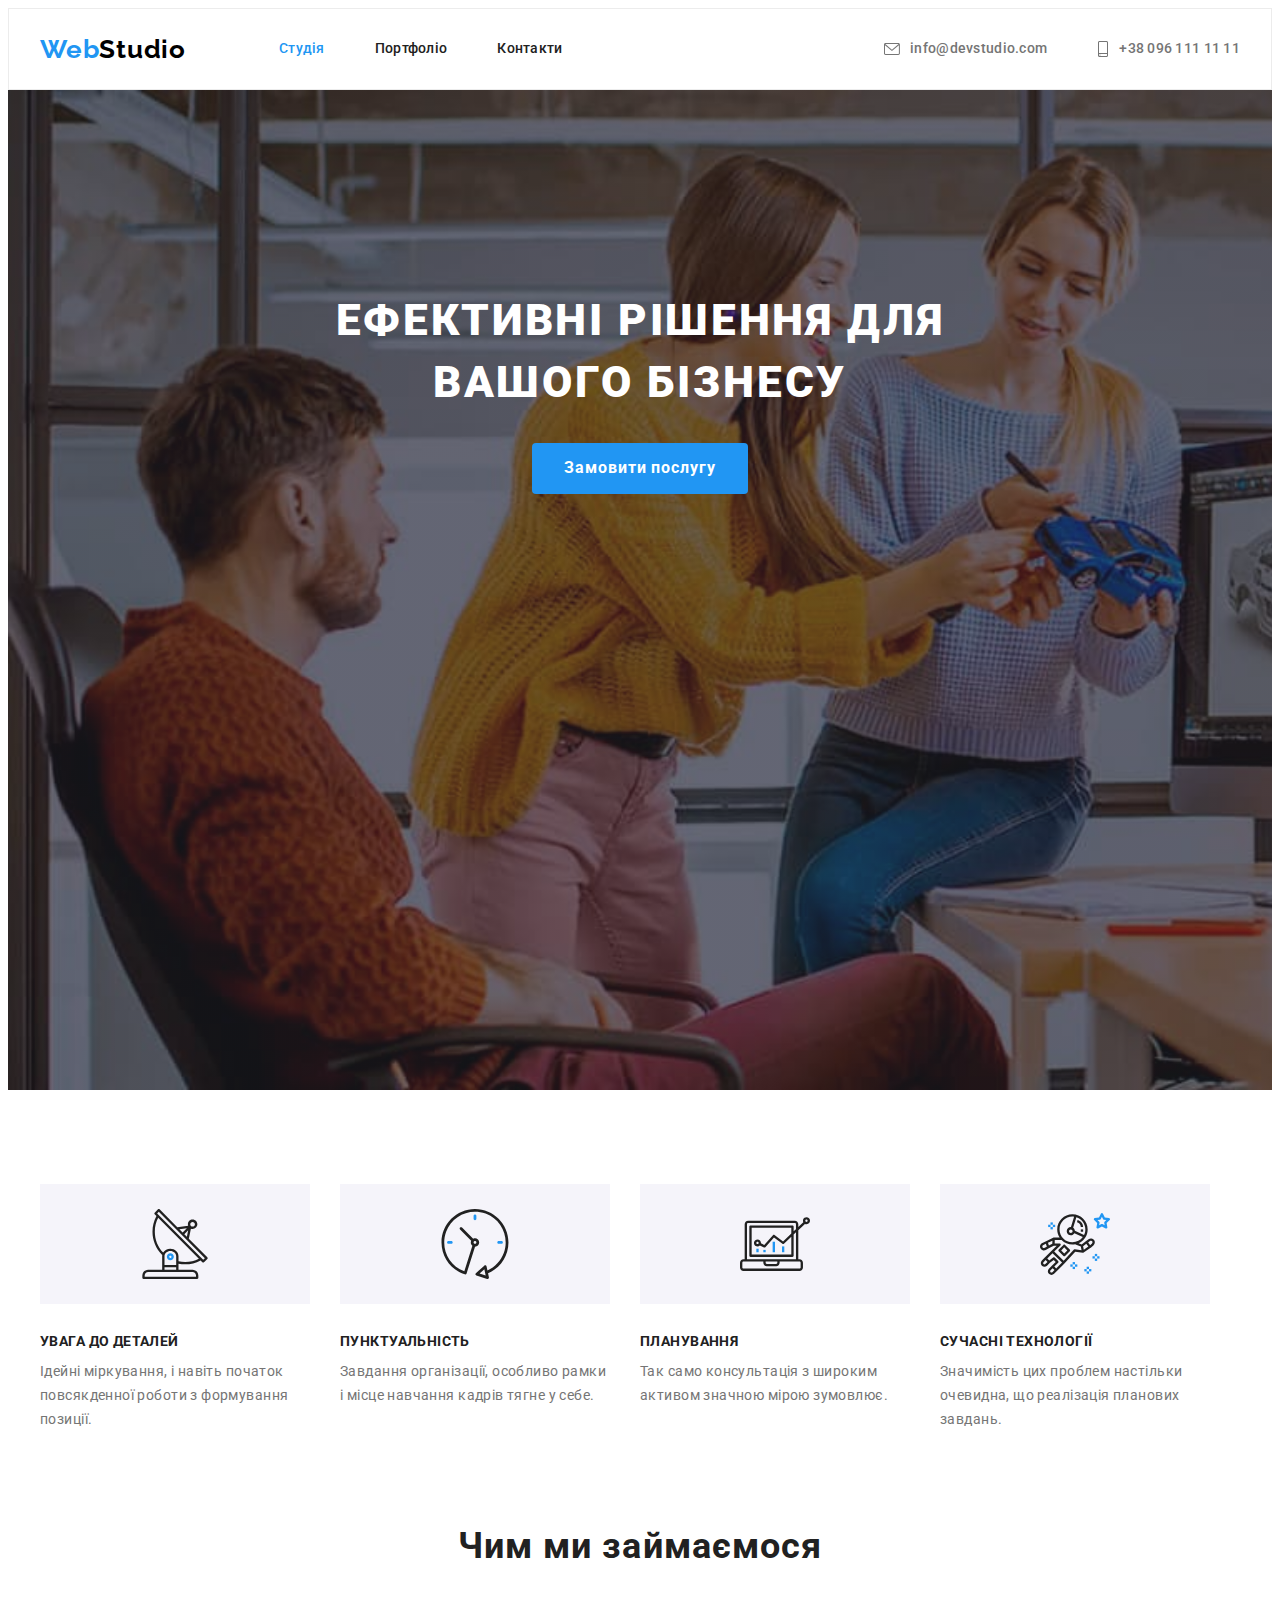
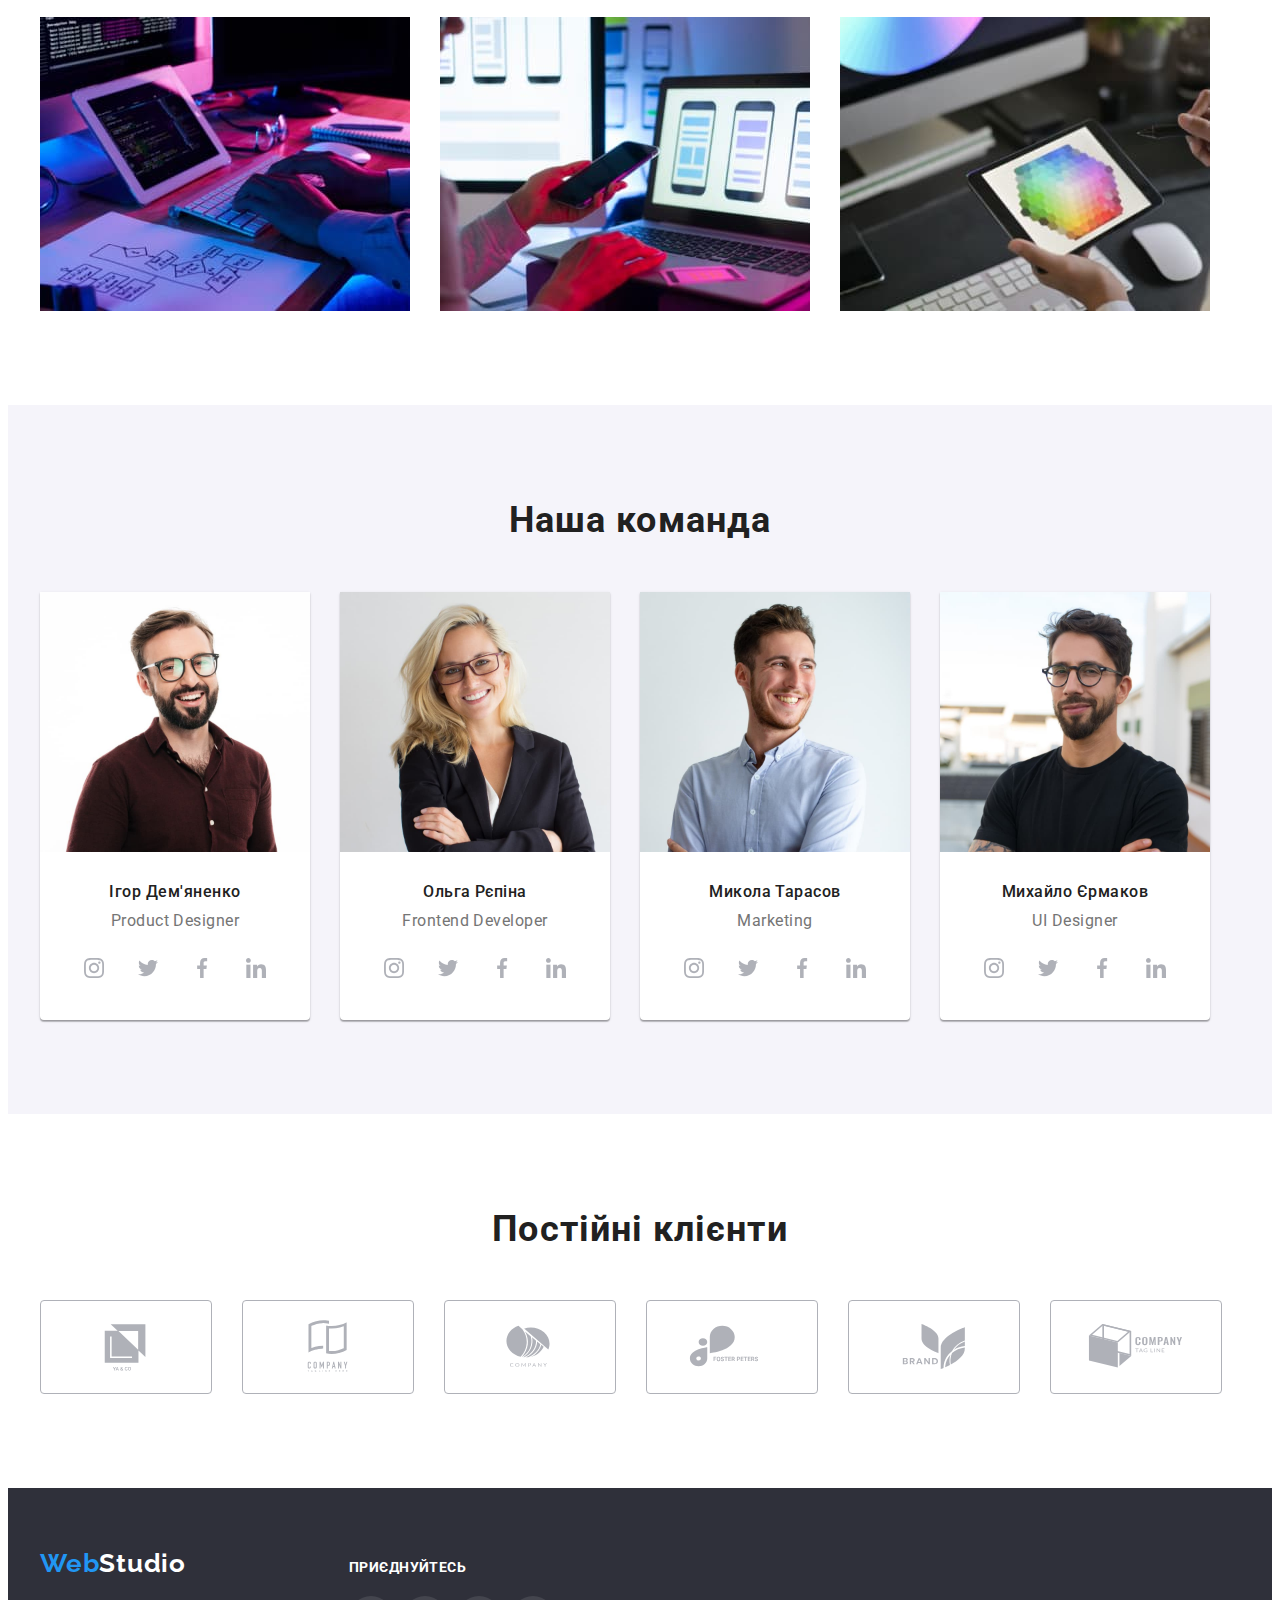
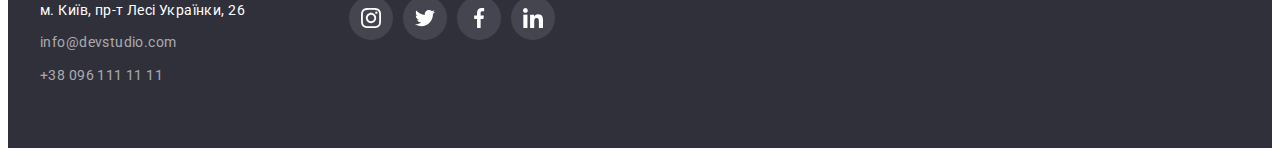
==== commit 67946884: "Підправив" ====
--- a/index.html
+++ b/index.html
@@ -38,12 +38,12 @@
             <a href="mailto:info@devstudio.com" class="link mail" aria-label="Mail"
               ><svg class="mail-icon icon" width="16" height="12">
                 <use href="./images/icons.svg#icon-envelope-1"></use></svg
-              ><span>info@devstudio.com</span></a
+              >info@devstudio.com</a
             >
           </li>
           <li>
             <a href="tel:+380961111111" class="link tel" aria-label="Tel-number"
-              ><svg class="tel-icon icon" width="16" height="12">
+              ><svg class="tel-icon icon" width="12" height="16">
                 <use href="./images/icons.svg#icon-smartphone-1"></use></svg
               >+38 096 111 11 11</a
             >
--- a/css/styles.css
+++ b/css/styles.css
@@ -139,10 +139,10 @@
 
 .contact-nav .icon {
   margin-right: 10px;
-  fill: var(--ouwer-text-color--);
+  fill: currentColor;
 }
 .contact-nav .link {
-  display: inline-flex;
+  display: flex;
   align-items: center;
 
   color: var(--ouwer-text-color--);
@@ -158,10 +158,6 @@
 .contact-nav li:not(:last-child) {
   margin-right: 50px;
 }
-.contact-nav .link:hover .icon,
-.contact-nav .link:focus .icon {
-  fill: var(--accent-first-color--);
-}
 .contact-nav .link:hover,
 .contact-nav .link:focus {
   color: var(--accent-first-color--);
@@ -174,12 +170,15 @@
 .hero {
   padding-top: 200px;
   padding-bottom: 200px;
+  margin: 0 auto;
 
   background-color: var(--background-footer-color--);
   background-image: linear-gradient(rgba(47, 48, 58, 0.4), rgba(47, 48, 58, 0.4)),
     url(../images/hero.jpg);
   background-repeat: no-repeat;
-  background-size: 100%, cover;
+  background-size: cover;
+  max-width: 1600px;
+  height: 600px;
 }
 .hero-title {
   width: 696px;
@@ -212,6 +211,7 @@
 .button:focus {
   color: #ffffff;
   background-color: var(--accent-second-color--);
+  box-shadow: 0px 4px 4px rgba(0, 0, 0, 0.15);
 }
 
 /* Особливості */
@@ -331,8 +331,7 @@
 }
 .card-inform .social-list {
   display: flex;
-  margin-left: 32px;
-  margin-right: auto;
+  justify-content: center;
 }
 .card-inform .social-item:not(:last-child) {
   margin-right: 10px;
@@ -351,11 +350,9 @@
 .card-inform .social-link:hover,
 .card-inform .social-link:focus {
   background-color: var(--accent-first-color--);
-}
-.card-inform .social-link:hover .social-icon,
-.card-inform .social-link:focus .social-icon {
   fill: var(--background-color--);
 }
+
 /* Клієнти */
 .clients-list {
   display: flex;
@@ -377,11 +374,9 @@
 .client-link:hover,
 .client-link:focus {
   border-color: var(--accent-first-color--);
-}
-.client-link:hover .client-icon,
-.client-link:focus .client-icon {
   fill: var(--accent-first-color--);
 }
+
 /* Портфоліо */
 
 .section {
